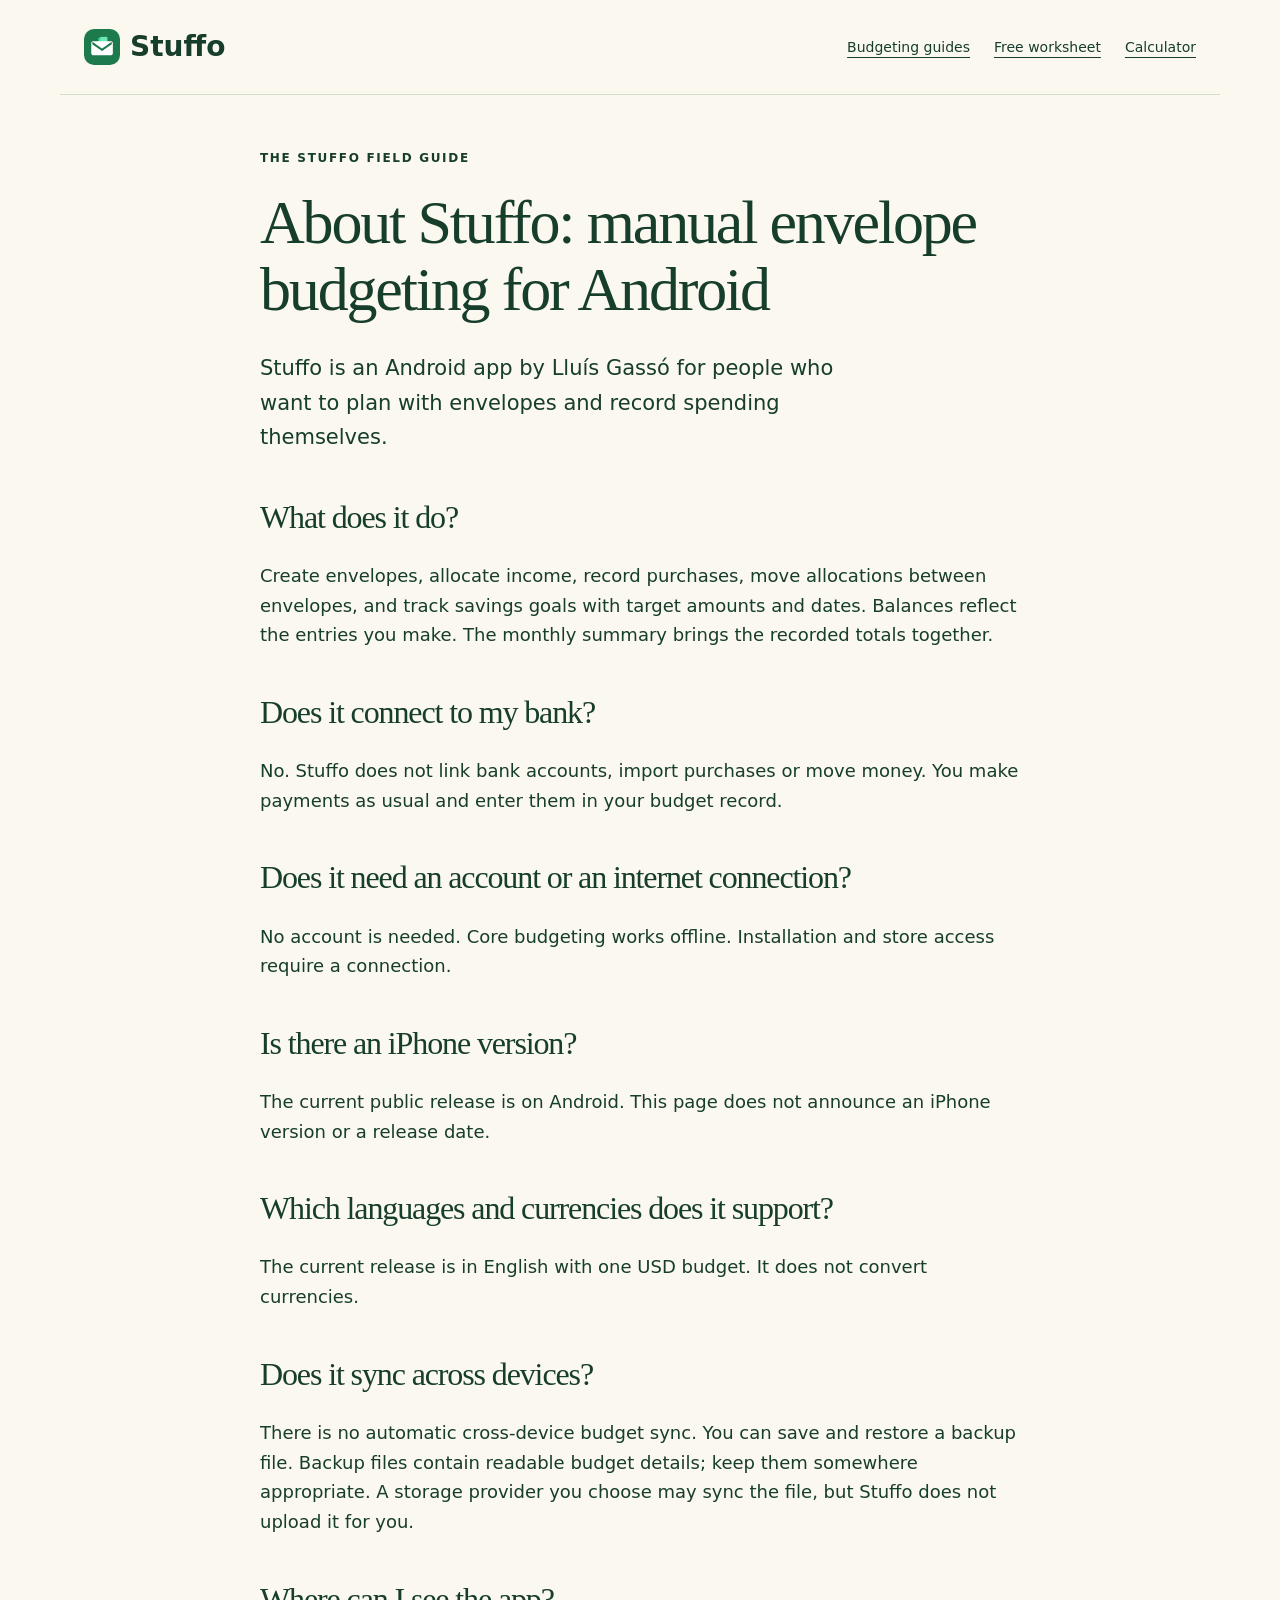
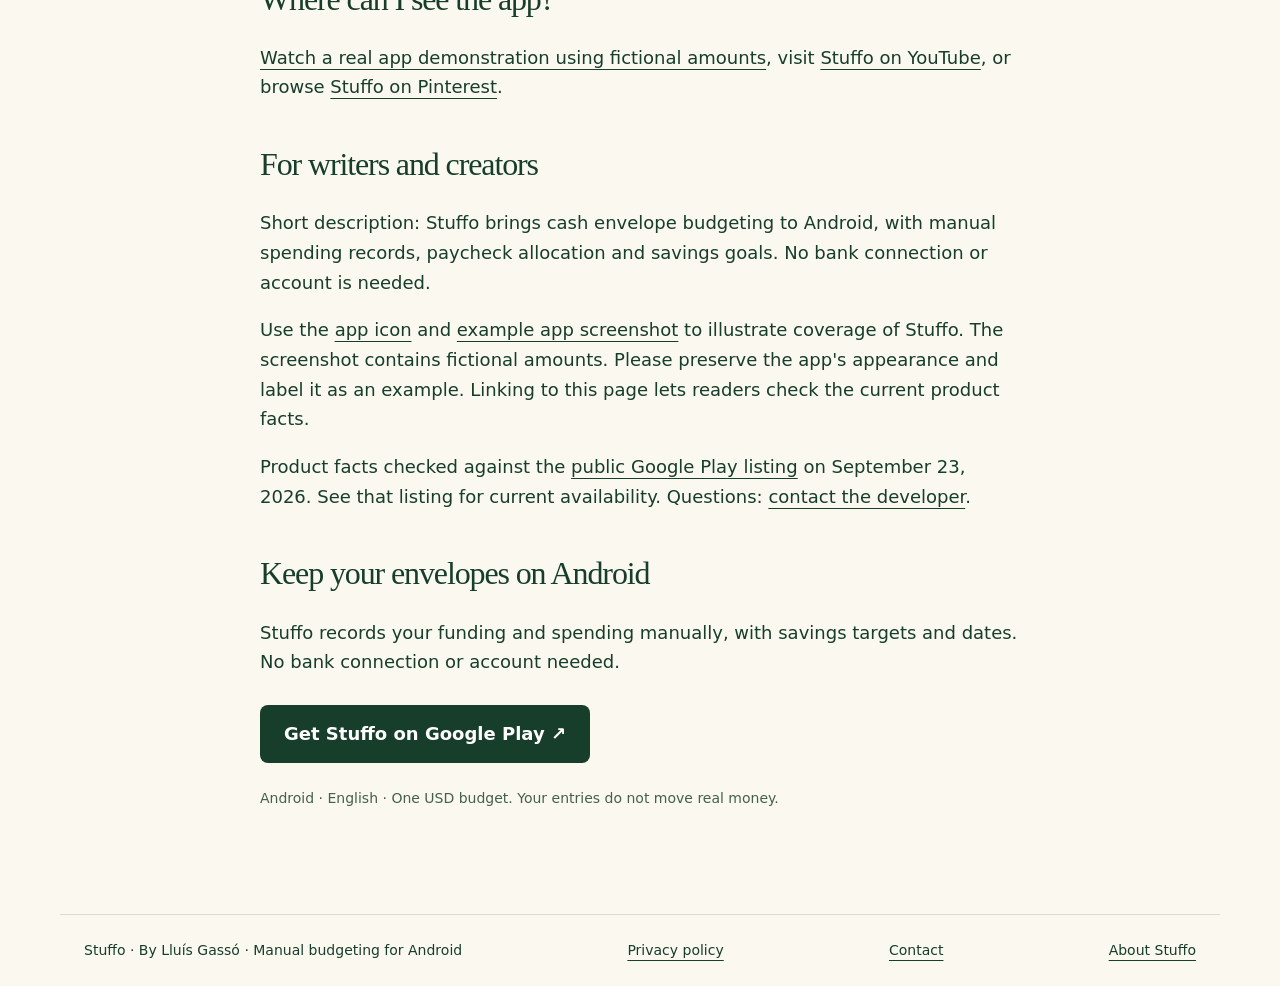
==== about.html @ 78576bb6 "Add free sinking fund calculator and practical budgeting resources" ====
<!doctype html><html lang="en"><head><meta charset="utf-8"><meta name="viewport" content="width=device-width,initial-scale=1"><title>About Stuffo: manual envelope budgeting for Android | Stuffo</title><meta name="description" content="What Stuffo does, where to get it, and clear answers about banks, accounts, currencies, offline use and backups."><link rel="canonical" href="https://lluisgassovillarejo.github.io/stuffo-site/about.html"><meta property="og:title" content="About Stuffo: manual envelope budgeting for Android | Stuffo"><meta property="og:description" content="What Stuffo does, where to get it, and clear answers about banks, accounts, currencies, offline use and backups."><meta property="og:image" content="https://lluisgassovillarejo.github.io/stuffo-site/assets/social-card.png"><meta property="og:url" content="https://lluisgassovillarejo.github.io/stuffo-site/about.html"><link rel="icon" href="assets/icon.png"><link rel="stylesheet" href="style.css"><link rel="stylesheet" href="growth.css"></head><body><a class="skip" href="#main">Skip to content</a><header><a class="brand" href="index.html"><img src="assets/icon.png" alt="">Stuffo</a><nav aria-label="Main"><a href="index.html#guides">Budgeting guides</a><a href="worksheet.html">Free worksheet</a><a href="sinking-fund-calculator.html">Calculator</a></nav></header><main id="main"><article class="article"><p class="eyebrow">The Stuffo field guide</p><h1>About Stuffo: manual envelope budgeting for Android</h1>
<p class="lead">Stuffo is an Android app by Lluís Gassó for people who want to plan with envelopes and record spending themselves.</p>
<h2>What does it do?</h2><p>Create envelopes, allocate income, record purchases, move allocations between envelopes, and track savings goals with target amounts and dates. Balances reflect the entries you make. The monthly summary brings the recorded totals together.</p>
<h2>Does it connect to my bank?</h2><p>No. Stuffo does not link bank accounts, import purchases or move money. You make payments as usual and enter them in your budget record.</p>
<h2>Does it need an account or an internet connection?</h2><p>No account is needed. Core budgeting works offline. Installation and store access require a connection.</p>
<h2>Is there an iPhone version?</h2><p>The current public release is on Android. This page does not announce an iPhone version or a release date.</p>
<h2>Which languages and currencies does it support?</h2><p>The current release is in English with one USD budget. It does not convert currencies.</p>
<h2>Does it sync across devices?</h2><p>There is no automatic cross-device budget sync. You can save and restore a backup file. Backup files contain readable budget details; keep them somewhere appropriate. A storage provider you choose may sync the file, but Stuffo does not upload it for you.</p>
<h2>Where can I see the app?</h2><p><a href="index.html#demo">Watch a real app demonstration using fictional amounts</a>, visit <a href="https://www.youtube.com/@stuffobudget">Stuffo on YouTube</a>, or browse <a href="https://www.pinterest.com/stuffobudget/">Stuffo on Pinterest</a>.</p>
<h2>For writers and creators</h2><p>Short description: Stuffo brings cash envelope budgeting to Android, with manual spending records, paycheck allocation and savings goals. No bank connection or account is needed.</p><p>Use the <a href="assets/icon.png">app icon</a> and <a href="assets/home.png">example app screenshot</a> to illustrate coverage of Stuffo. The screenshot contains fictional amounts. Please preserve the app's appearance and label it as an example. Linking to this page lets readers check the current product facts.</p>
<p>Product facts checked against the <a href="https://play.google.com/store/apps/details?id=com.lluisgasso.stuffo">public Google Play listing</a> on September 23, 2026. See that listing for current availability. Questions: <a href="mailto:lluisgasso@gmail.com">contact the developer</a>.</p><h2>Keep your envelopes on Android</h2><p>Stuffo records your funding and spending manually, with savings targets and dates. No bank connection or account needed.</p><a class="button" data-play href="https://play.google.com/store/apps/details?id=com.lluisgasso.stuffo&utm_source=stuffo_site&utm_campaign=organic_pilot">Get Stuffo on Google Play ↗</a><p class="note">Android · English · One USD budget. Your entries do not move real money.</p></article></main><footer><span>Stuffo · By Lluís Gassó · Manual budgeting for Android</span><a href="https://lluisgassovillarejo.github.io/stuffo-privacy/">Privacy policy</a><a href="mailto:lluisgasso@gmail.com">Contact</a><a href="about.html">About Stuffo</a></footer><script src="source.js" defer></script></body></html>
---- style.css ----
*{box-sizing:border-box} :root{--ink:#173d2b;--paper:#faf8ef;--green:#a7f0bd;--line:#d7ddcd}body{margin:0;background:var(--paper);color:var(--ink);font:18px/1.65 'Avenir Next',Avenir,system-ui,sans-serif}a{color:inherit;text-underline-offset:5px}a:focus-visible,button:focus-visible{outline:3px solid #ad4d12;outline-offset:5px}header,main,footer{max-width:1160px;margin:auto;padding:24px}header{display:flex;align-items:center;justify-content:space-between;gap:20px;border-bottom:1px solid var(--line)}.brand{font-size:28px;font-weight:800;text-decoration:none;display:flex;align-items:center;gap:10px}.brand img{width:36px;border-radius:10px}nav{display:flex;gap:24px;font-size:15px}.hero{display:grid;grid-template-columns:1.3fr 1fr;gap:70px;align-items:center;padding:65px 0}.eyebrow{text-transform:uppercase;letter-spacing:.14em;font-size:12px;font-weight:800}h1,h2,h3{font-family:Georgia,serif;font-weight:400;line-height:1.08;letter-spacing:-.035em}h1{font-size:clamp(44px,6vw,80px);margin:20px 0 28px}h2{font-size:40px}h3{font-size:27px}.lead{font-size:21px;max-width:610px}.button{display:inline-block;background:var(--ink);color:white;padding:14px 24px;border-radius:8px;font-weight:700;text-decoration:none;margin:10px 12px 10px 0}.secondary{background:transparent;color:var(--ink);border:1px solid var(--ink)}.note{font-size:14px;color:#45604d}.visual{background:#d8edcb;border-radius:100px 100px 16px 16px;padding:35px 35px 0;text-align:center;overflow:hidden;max-height:670px}.visual img{width:100%;height:auto;max-width:300px;border:7px solid #173d2b;border-radius:27px;box-shadow:0 12px 35px #173d2b22}.strip{border-top:1px solid var(--line);border-bottom:1px solid var(--line);display:flex;justify-content:space-between;gap:20px;padding:23px 0;font-size:15px;font-weight:700}.cards{display:grid;grid-template-columns:repeat(3,1fr);gap:20px;margin:30px 0 70px}.card{background:white;border:1px solid var(--line);border-radius:10px;padding:28px}.card .number{font-size:13px;letter-spacing:.1em}.card p{font-size:16px}.section{padding:45px 0}.article{max-width:760px;margin:30px auto 80px}.article h1{font-size:clamp(40px,5vw,62px)}.article h2{font-size:32px;margin-top:45px}.article li{margin:10px 0}.example{background:#e1f1d7;padding:26px;border-left:4px solid #267146;margin:25px 0}.article table{width:100%;border-collapse:collapse;font-size:16px}td,th{text-align:left;padding:12px;border-bottom:1px solid var(--line)}footer{border-top:1px solid var(--line);font-size:14px;display:flex;flex-wrap:wrap;justify-content:space-between;gap:20px}video{width:100%;max-height:620px;background:#173d2b;border-radius:14px}.skip{position:absolute;left:-9999px}.skip:focus{left:10px;top:10px;background:white;padding:10px;z-index:5}@media(max-width:700px){header{flex-wrap:wrap}.hero{grid-template-columns:1fr;padding:25px 0;gap:25px}.visual{max-height:480px;padding-top:24px}.visual img{max-width:235px}.cards{grid-template-columns:1fr;margin-bottom:30px}.strip{flex-wrap:wrap;justify-content:start}h2{font-size:34px}nav{gap:16px}.lead{font-size:19px}.section{padding:25px 0}}@media print{header,footer,nav,.button{display:none}body{background:white;color:black}.article{max-width:none;margin:0}h1{font-size:30px!important}}
---- growth.css ----
nav{flex-wrap:wrap}input{display:block;width:100%;max-width:460px;padding:12px;font:inherit;color:var(--ink);background:white;border:1px solid #65816b;border-radius:6px;margin:8px 0 20px}input:focus-visible,summary:focus-visible{outline:3px solid #ad4d12;outline-offset:3px}label{font-weight:700}button{font:inherit;cursor:pointer;border:0}.result-amount{font-size:clamp(24px,4vw,34px);line-height:1.3;display:block}.calculator{margin-top:30px}.table-scroll,.schedule-scroll{overflow-x:auto}.schedule-scroll{max-height:400px}summary{cursor:pointer;font-weight:700;padding:12px 0}header nav{font-size:14px}.article h1{overflow-wrap:break-word}@media print{form button{display:none}.schedule-scroll{max-height:none}}
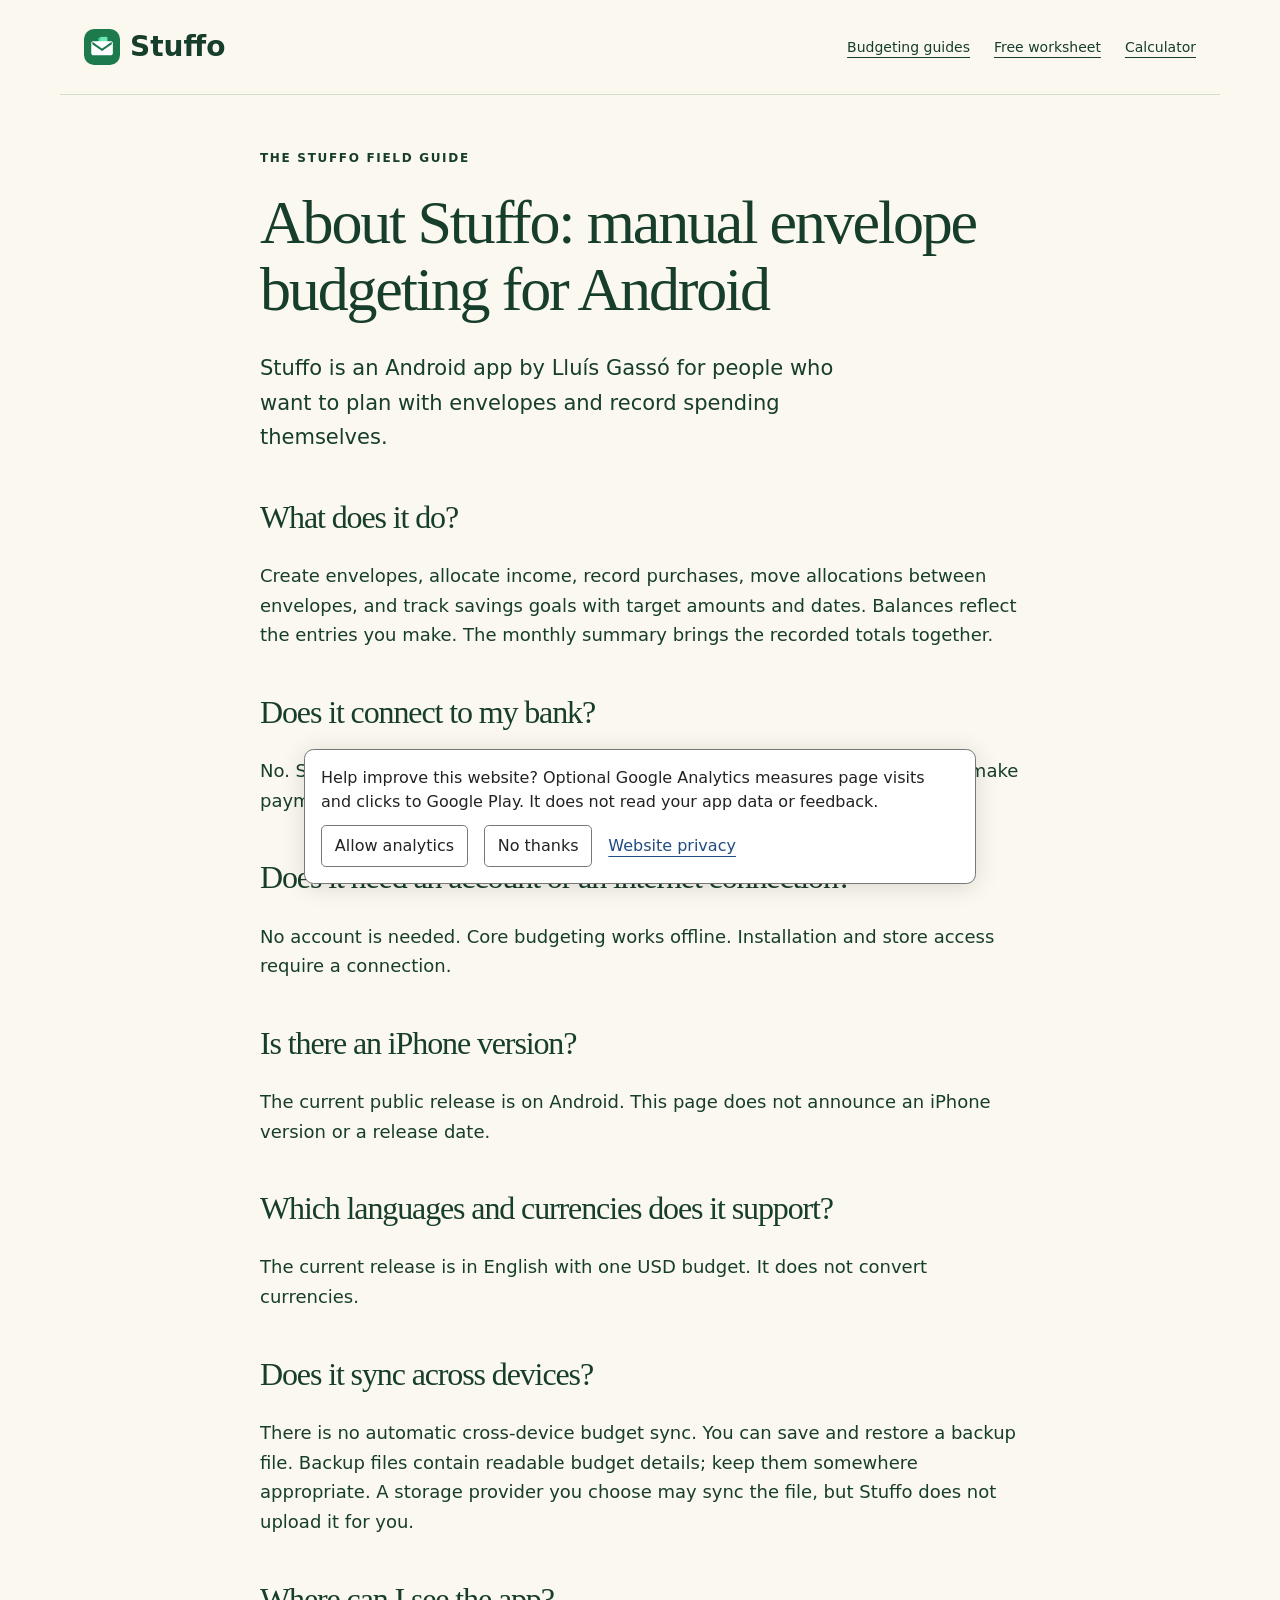
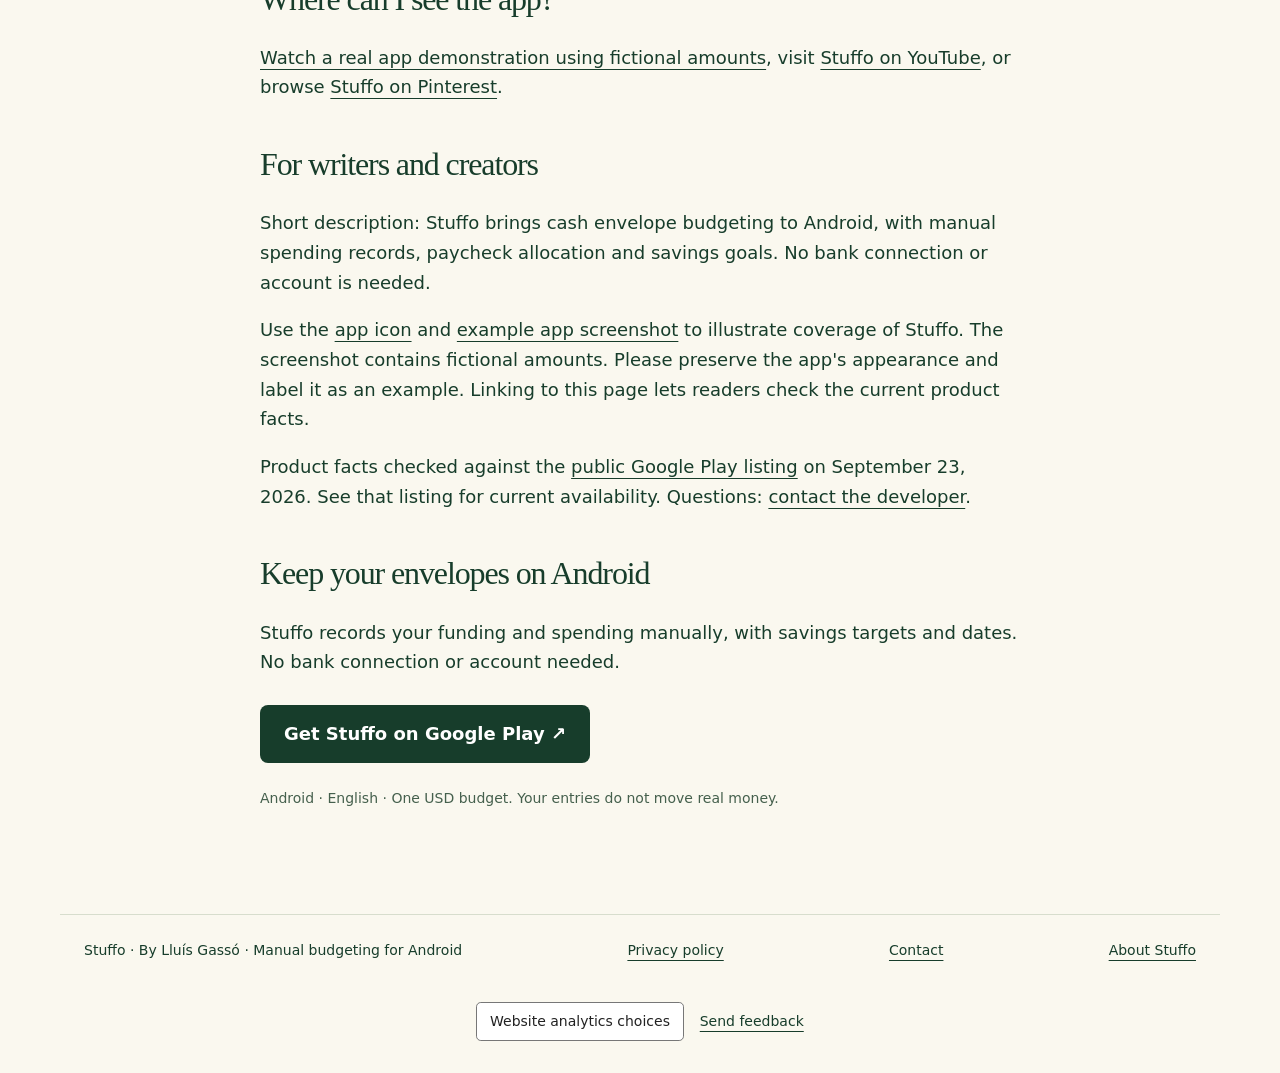
==== commit 69e3053d: "Add shared organic promotion tracking and feedback" ====
--- a/about.html
+++ b/about.html
@@ -1,4 +1,4 @@
-<!doctype html><html lang="en"><head><meta charset="utf-8"><meta name="viewport" content="width=device-width,initial-scale=1"><title>About Stuffo: manual envelope budgeting for Android | Stuffo</title><meta name="description" content="What Stuffo does, where to get it, and clear answers about banks, accounts, currencies, offline use and backups."><link rel="canonical" href="https://lluisgassovillarejo.github.io/stuffo-site/about.html"><meta property="og:title" content="About Stuffo: manual envelope budgeting for Android | Stuffo"><meta property="og:description" content="What Stuffo does, where to get it, and clear answers about banks, accounts, currencies, offline use and backups."><meta property="og:image" content="https://lluisgassovillarejo.github.io/stuffo-site/assets/social-card.png"><meta property="og:url" content="https://lluisgassovillarejo.github.io/stuffo-site/about.html"><link rel="icon" href="assets/icon.png"><link rel="stylesheet" href="style.css"><link rel="stylesheet" href="growth.css"></head><body><a class="skip" href="#main">Skip to content</a><header><a class="brand" href="index.html"><img src="assets/icon.png" alt="">Stuffo</a><nav aria-label="Main"><a href="index.html#guides">Budgeting guides</a><a href="worksheet.html">Free worksheet</a><a href="sinking-fund-calculator.html">Calculator</a></nav></header><main id="main"><article class="article"><p class="eyebrow">The Stuffo field guide</p><h1>About Stuffo: manual envelope budgeting for Android</h1>
+<!doctype html><html lang="en"><head><meta charset="utf-8"><meta name="viewport" content="width=device-width,initial-scale=1"><title>About Stuffo: manual envelope budgeting for Android | Stuffo</title><meta name="description" content="What Stuffo does, where to get it, and clear answers about banks, accounts, currencies, offline use and backups."><link rel="canonical" href="https://lluisgassovillarejo.github.io/stuffo-site/about.html"><meta property="og:title" content="About Stuffo: manual envelope budgeting for Android | Stuffo"><meta property="og:description" content="What Stuffo does, where to get it, and clear answers about banks, accounts, currencies, offline use and backups."><meta property="og:image" content="https://lluisgassovillarejo.github.io/stuffo-site/assets/social-card.png"><meta property="og:url" content="https://lluisgassovillarejo.github.io/stuffo-site/about.html"><link rel="icon" href="assets/icon.png"><link rel="stylesheet" href="style.css"><link rel="stylesheet" href="growth.css"><link rel="stylesheet" href="promotion.css"></head><body><a class="skip" href="#main">Skip to content</a><header><a class="brand" href="index.html"><img src="assets/icon.png" alt="">Stuffo</a><nav aria-label="Main"><a href="index.html#guides">Budgeting guides</a><a href="worksheet.html">Free worksheet</a><a href="sinking-fund-calculator.html">Calculator</a></nav></header><main id="main"><article class="article"><p class="eyebrow">The Stuffo field guide</p><h1>About Stuffo: manual envelope budgeting for Android</h1>
 <p class="lead">Stuffo is an Android app by Lluís Gassó for people who want to plan with envelopes and record spending themselves.</p>
 <h2>What does it do?</h2><p>Create envelopes, allocate income, record purchases, move allocations between envelopes, and track savings goals with target amounts and dates. Balances reflect the entries you make. The monthly summary brings the recorded totals together.</p>
 <h2>Does it connect to my bank?</h2><p>No. Stuffo does not link bank accounts, import purchases or move money. You make payments as usual and enter them in your budget record.</p>
@@ -8,4 +8,4 @@
 <h2>Does it sync across devices?</h2><p>There is no automatic cross-device budget sync. You can save and restore a backup file. Backup files contain readable budget details; keep them somewhere appropriate. A storage provider you choose may sync the file, but Stuffo does not upload it for you.</p>
 <h2>Where can I see the app?</h2><p><a href="index.html#demo">Watch a real app demonstration using fictional amounts</a>, visit <a href="https://www.youtube.com/@stuffobudget">Stuffo on YouTube</a>, or browse <a href="https://www.pinterest.com/stuffobudget/">Stuffo on Pinterest</a>.</p>
 <h2>For writers and creators</h2><p>Short description: Stuffo brings cash envelope budgeting to Android, with manual spending records, paycheck allocation and savings goals. No bank connection or account is needed.</p><p>Use the <a href="assets/icon.png">app icon</a> and <a href="assets/home.png">example app screenshot</a> to illustrate coverage of Stuffo. The screenshot contains fictional amounts. Please preserve the app's appearance and label it as an example. Linking to this page lets readers check the current product facts.</p>
-<p>Product facts checked against the <a href="https://play.google.com/store/apps/details?id=com.lluisgasso.stuffo">public Google Play listing</a> on September 23, 2026. See that listing for current availability. Questions: <a href="mailto:lluisgasso@gmail.com">contact the developer</a>.</p><h2>Keep your envelopes on Android</h2><p>Stuffo records your funding and spending manually, with savings targets and dates. No bank connection or account needed.</p><a class="button" data-play href="https://play.google.com/store/apps/details?id=com.lluisgasso.stuffo&utm_source=stuffo_site&utm_campaign=organic_pilot">Get Stuffo on Google Play ↗</a><p class="note">Android · English · One USD budget. Your entries do not move real money.</p></article></main><footer><span>Stuffo · By Lluís Gassó · Manual budgeting for Android</span><a href="https://lluisgassovillarejo.github.io/stuffo-privacy/">Privacy policy</a><a href="mailto:lluisgasso@gmail.com">Contact</a><a href="about.html">About Stuffo</a></footer><script src="source.js" defer></script></body></html>+<p>Product facts checked against the <a href="https://play.google.com/store/apps/details?id=com.lluisgasso.stuffo">public Google Play listing</a> on September 23, 2026. See that listing for current availability. Questions: <a href="mailto:lluisgasso@gmail.com">contact the developer</a>.</p><h2>Keep your envelopes on Android</h2><p>Stuffo records your funding and spending manually, with savings targets and dates. No bank connection or account needed.</p><a class="button" data-play href="https://play.google.com/store/apps/details?id=com.lluisgasso.stuffo&utm_source=stuffo_site&utm_campaign=organic_pilot">Get Stuffo on Google Play ↗</a><p class="note">Android · English · One USD budget. Your entries do not move real money.</p></article></main><footer><span>Stuffo · By Lluís Gassó · Manual budgeting for Android</span><a href="https://lluisgassovillarejo.github.io/stuffo-privacy/">Privacy policy</a><a href="mailto:lluisgasso@gmail.com">Contact</a><a href="about.html">About Stuffo</a></footer><script src="source.js" defer></script><script src="promotion.js" defer data-app="stuffo" data-content="about" data-page-type="faq" data-privacy="website-privacy.html" data-feedback="https://docs.google.com/forms/d/e/1FAIpQLScffY2605BmBMF5DUGZjR_SphUZuKlKAbn0auew9rxb9dip5w/viewform"></script></body></html>
--- a/promotion.css
+++ b/promotion.css
@@ -0,0 +1,2 @@
+.promotion-consent{position:fixed;bottom:1rem;left:1rem;right:1rem;max-width:42rem;margin:auto;padding:1rem;border:1px solid #777;border-radius:.6rem;background:#fff;color:#222;box-shadow:0 3px 25px #0002;z-index:10000;font:16px/1.5 system-ui,sans-serif}.promotion-consent[hidden]{display:none}.promotion-consent p{margin:0 0 .7rem}.promotion-consent div,.promotion-links{display:flex;gap:1rem;align-items:center;flex-wrap:wrap}.promotion-consent button,.promotion-links button{font:inherit;cursor:pointer;border:1px solid #777;background:#fff;color:#222;border-radius:.3rem;padding:.5rem .8rem}.promotion-consent a{color:#204c80}.promotion-links{justify-content:center;padding:1rem;font:14px/1.5 system-ui,sans-serif}.promotion-links span{flex-basis:100%;text-align:center}.promotion-links button:focus-visible,.promotion-consent button:focus-visible{outline:3px solid #337cc5;outline-offset:3px}
+.promotion-guide-nav{margin:2rem auto;padding:1.5rem;max-width:55rem;border:1px solid #aaa;border-radius:.5rem}.promotion-guide-nav li{margin:.5rem 0}@media print{.promotion-consent,.promotion-links{display:none!important}}
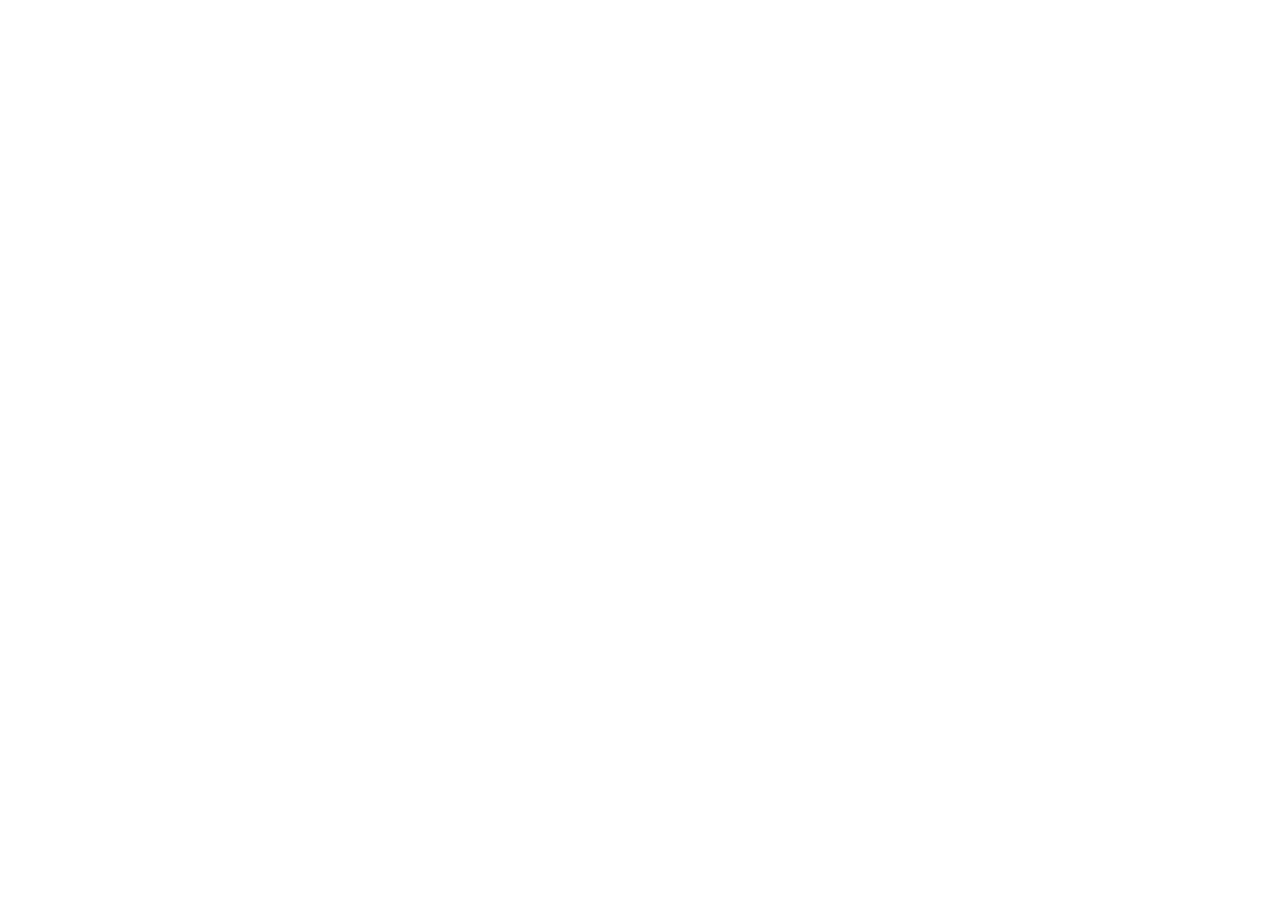
==== commit aeb75c63: "Move Stuffo pages to FirstSprout with canonical redirects" ====
--- a/about.html
+++ b/about.html
@@ -1,11 +1 @@
-<!doctype html><html lang="en"><head><meta charset="utf-8"><meta name="viewport" content="width=device-width,initial-scale=1"><title>About Stuffo: manual envelope budgeting for Android | Stuffo</title><meta name="description" content="What Stuffo does, where to get it, and clear answers about banks, accounts, currencies, offline use and backups."><link rel="canonical" href="https://lluisgassovillarejo.github.io/stuffo-site/about.html"><meta property="og:title" content="About Stuffo: manual envelope budgeting for Android | Stuffo"><meta property="og:description" content="What Stuffo does, where to get it, and clear answers about banks, accounts, currencies, offline use and backups."><meta property="og:image" content="https://lluisgassovillarejo.github.io/stuffo-site/assets/social-card.png"><meta property="og:url" content="https://lluisgassovillarejo.github.io/stuffo-site/about.html"><link rel="icon" href="assets/icon.png"><link rel="stylesheet" href="style.css"><link rel="stylesheet" href="growth.css"><link rel="stylesheet" href="promotion.css"></head><body><a class="skip" href="#main">Skip to content</a><header><a class="brand" href="index.html"><img src="assets/icon.png" alt="">Stuffo</a><nav aria-label="Main"><a href="index.html#guides">Budgeting guides</a><a href="worksheet.html">Free worksheet</a><a href="sinking-fund-calculator.html">Calculator</a></nav></header><main id="main"><article class="article"><p class="eyebrow">The Stuffo field guide</p><h1>About Stuffo: manual envelope budgeting for Android</h1>
-<p class="lead">Stuffo is an Android app by Lluís Gassó for people who want to plan with envelopes and record spending themselves.</p>
-<h2>What does it do?</h2><p>Create envelopes, allocate income, record purchases, move allocations between envelopes, and track savings goals with target amounts and dates. Balances reflect the entries you make. The monthly summary brings the recorded totals together.</p>
-<h2>Does it connect to my bank?</h2><p>No. Stuffo does not link bank accounts, import purchases or move money. You make payments as usual and enter them in your budget record.</p>
-<h2>Does it need an account or an internet connection?</h2><p>No account is needed. Core budgeting works offline. Installation and store access require a connection.</p>
-<h2>Is there an iPhone version?</h2><p>The current public release is on Android. This page does not announce an iPhone version or a release date.</p>
-<h2>Which languages and currencies does it support?</h2><p>The current release is in English with one USD budget. It does not convert currencies.</p>
-<h2>Does it sync across devices?</h2><p>There is no automatic cross-device budget sync. You can save and restore a backup file. Backup files contain readable budget details; keep them somewhere appropriate. A storage provider you choose may sync the file, but Stuffo does not upload it for you.</p>
-<h2>Where can I see the app?</h2><p><a href="index.html#demo">Watch a real app demonstration using fictional amounts</a>, visit <a href="https://www.youtube.com/@stuffobudget">Stuffo on YouTube</a>, or browse <a href="https://www.pinterest.com/stuffobudget/">Stuffo on Pinterest</a>.</p>
-<h2>For writers and creators</h2><p>Short description: Stuffo brings cash envelope budgeting to Android, with manual spending records, paycheck allocation and savings goals. No bank connection or account is needed.</p><p>Use the <a href="assets/icon.png">app icon</a> and <a href="assets/home.png">example app screenshot</a> to illustrate coverage of Stuffo. The screenshot contains fictional amounts. Please preserve the app's appearance and label it as an example. Linking to this page lets readers check the current product facts.</p>
-<p>Product facts checked against the <a href="https://play.google.com/store/apps/details?id=com.lluisgasso.stuffo">public Google Play listing</a> on September 23, 2026. See that listing for current availability. Questions: <a href="mailto:lluisgasso@gmail.com">contact the developer</a>.</p><h2>Keep your envelopes on Android</h2><p>Stuffo records your funding and spending manually, with savings targets and dates. No bank connection or account needed.</p><a class="button" data-play href="https://play.google.com/store/apps/details?id=com.lluisgasso.stuffo&utm_source=stuffo_site&utm_campaign=organic_pilot">Get Stuffo on Google Play ↗</a><p class="note">Android · English · One USD budget. Your entries do not move real money.</p></article></main><footer><span>Stuffo · By Lluís Gassó · Manual budgeting for Android</span><a href="https://lluisgassovillarejo.github.io/stuffo-privacy/">Privacy policy</a><a href="mailto:lluisgasso@gmail.com">Contact</a><a href="about.html">About Stuffo</a></footer><script src="source.js" defer></script><script src="promotion.js" defer data-app="stuffo" data-content="about" data-page-type="faq" data-privacy="website-privacy.html" data-feedback="https://docs.google.com/forms/d/e/1FAIpQLScffY2605BmBMF5DUGZjR_SphUZuKlKAbn0auew9rxb9dip5w/viewform"></script></body></html>+<!doctype html><html lang="en"><head><meta charset="utf-8"><meta name="viewport" content="width=device-width,initial-scale=1"><title>Stuffo has moved to FirstSprout</title><link rel="canonical" href="https://firstsprout.app/apps/stuffo/about"><meta http-equiv="refresh" content="0;url=https://firstsprout.app/apps/stuffo/about"><script>const target=new URL("https://firstsprout.app/apps/stuffo/about");target.search=location.search;target.hash=location.hash;location.replace(target.href);</script></head><body><main><h1>Stuffo has moved</h1><p><a href="https://firstsprout.app/apps/stuffo/about">Continue to the new page on FirstSprout</a>.</p></main></body></html>
